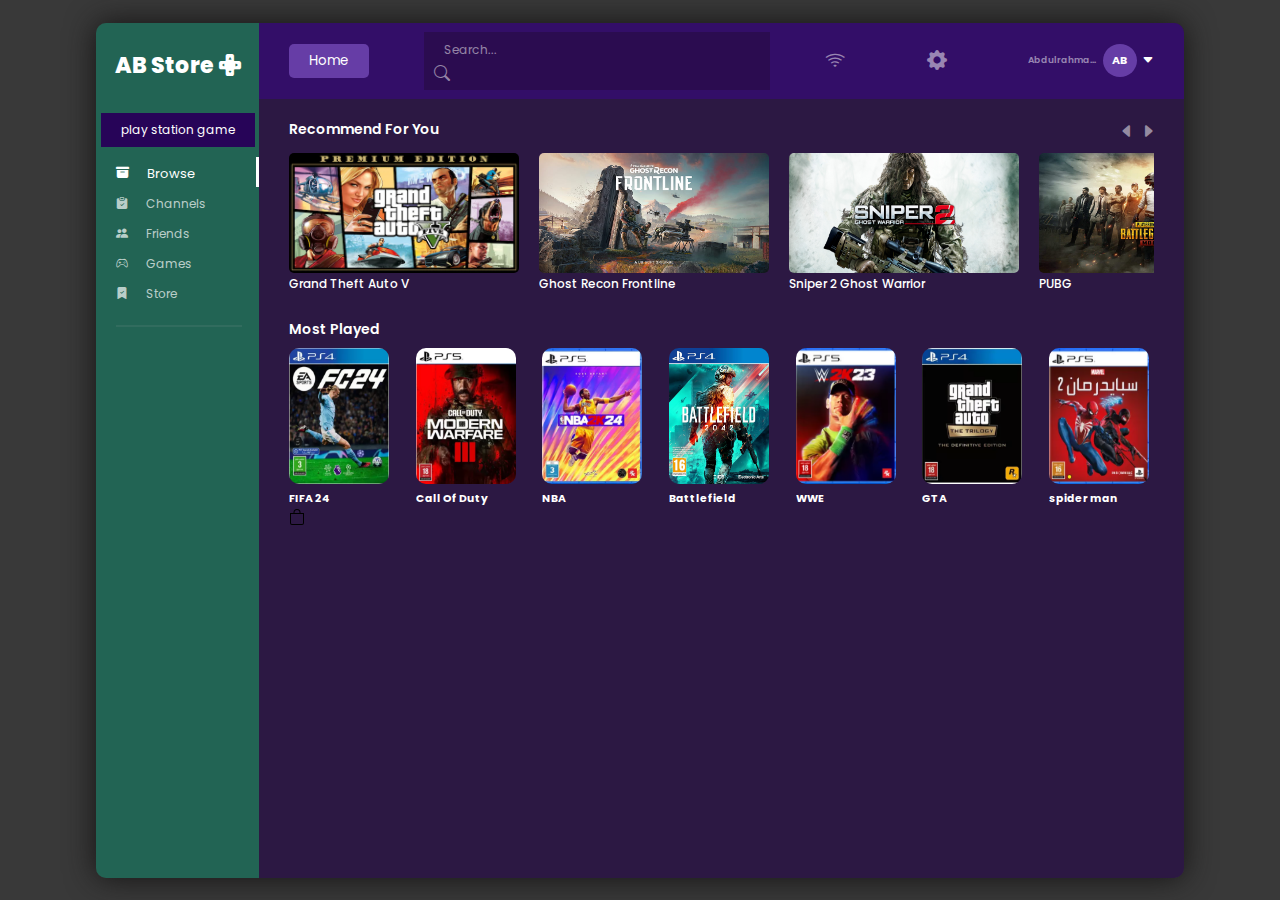
==== D7store/index.html @ 1b8f36e4 "commit and push" ====
<!DOCTYPE html>
<html lang="en">

<head>
    <meta charset="UTF-8">
    <meta http-equiv="X-UA-Compatible" content="IE=edge">
    <meta name="viewport" content="width=device-width, initial-scale=1.0">
    <!-- Bootstarp CDN Link -->
    <link rel="stylesheet" href="https://cdn.jsdelivr.net/npm/bootstrap-icons@1.8.1/font/bootstrap-icons.css">
    <link rel="stylesheet" href="style.css">
    <title>Game App | Game Website</title>
</head>

<body>
    <header>
        <aside>
            <h1>AB Store <i class="bi bi-dpad-fill"></i></h1>

            <button>play station game</button>
            <ul>
                <li class="active_li"><a href="#"><i class="bi bi-archive-fill"></i> Browse</a></li>
                <li><a href="#"><i class="bi bi-clipboard-check-fill"></i> Channels</a></li>
                <li><a href="#"><i class="bi bi-people-fill"></i> Friends</a></li>
                <li><a href="#"><i class="bi bi-controller"></i> Games</a></li>
                <li><a href="#"><i class="bi bi-bookmark-check-fill"></i> Store</a></li>
            </ul>
            
                    <!-- all card data changed  -->
                </div>
            </div>
        </aside>
        <article>
            <nav>
                <button>Home</button>
                <div class="search">
                    <input type="text" placeholder="Search...">
                    <i class="bi bi-search"></i>
                </div>
                <div class="right_bx">
                    <i class="bi bi-brightness-high-fill" id="day_night2"></i>
                    <i class="bi bi-wifi" id="wifi"></i>
                    <i class="bi bi-gear-fill"></i>
                    <div class="user_data">
                        <h6>Abdulrahman[binwami]</h6>
                        <h5>AB</h5>
                        <i class="bi bi-caret-down-fill"></i>
                        <div class="card">
                            <img src="user_img/user1.jfif" alt="">
                            <h6>Jahid Khan [KDS CODER]</h6>
                            <p>GTA V</p>
                            <button>Premium</button>
                            <img class="card_gta_img" src="img/GTA V Premium.webp" alt="">
                        </div>
                    </div>
                </div>
            </nav>
            <!-- Game Box Start  -->
            <div class="game1">
                <div class="btns">
                    <i class="bi bi-caret-left-fill" id="game_bx_1_left_btn"></i>
                    <i class="bi bi-caret-right-fill" id="game_bx_1_right_btn"></i>
                </div>
                <h3>Recommend For You</h3>
                <div class="game_bx" id="game_bx_1">
                    <div class="card">
                        <img src="img/GTA V Premium.webp" alt="">
                        <div class="content">
                            <div class="left">
                                <h5>Grand Theft Auto V</h5>
                            </div>
                            
                        </div>
                    </div>
                    <div class="card">
                        <img src="img/frontline.jpg" alt="">
                        <div class="content">
                            <div class="left">
                                <h5>Ghost Recon Frontline</h5>
                            </div>
                            
                        </div>
                    </div>

                    <div class="card">
                        <img src="img/sniper2.jpg" alt="">
                        <div class="content">
                            <div class="left">
                                <h5>Sniper 2 Ghost Warrior</h5>
                            </div>
                            
                        </div>
                    </div>
                    <div class="card">
                        <a href="pubg.html"> <img src="img/pubg.jpg" alt=""></a>
                        <div class="content">
                            <div class="left">
                                <h5>PUBG</h5>
                            </div>
                            
                        </div>
                    </div>
                    <div class="card">
                        <img src="img/call-of-duty-mobile.jpg" alt="">
                        <div class="content">
                            <div class="left">
                                <h5>Call Of Duty</h5>
                            </div>
                            
                        </div>
                    </div>
                    <div class="card">
                        <img src="img/need_for_speed.jpg" alt="">
                        <div class="content">
                            <div class="left">
                                <h5>Need For Speed</h5>
                            </div>
                            
                        </div>
                    </div>
                    <div class="card">
                        <img src="img/war_face.jpg" alt="">
                        <div class="content">
                            <div class="left">
                                <h5>Warface undercover</h5>
                            </div>
                            
                        </div>
                    </div>
                    <!-- all card data changed  -->
                </div>
            </div>
            <!-- game box 2 start  -->
            <div class="game2">
                <h3>Most Played</h3>
                <div class="games_bx">
                    <div class="card">
                        <img src="img/fifa.png" alt="">
                        <div class="content">
                            <h6>FIFA 24</h6>
                            <svg xmlns="http://www.w3.org/2000/svg" width="16" height="16" fill="currentColor" class="bi bi-bag" viewBox="0 0 16 16">
                                <path d="M8 1a2.5 2.5 0 0 1 2.5 2.5V4h-5v-.5A2.5 2.5 0 0 1 8 1m3.5 3v-.5a3.5 3.5 0 1 0-7 0V4H1v10a2 2 0 0 0 2 2h10a2 2 0 0 0 2-2V4zM2 5h12v9a1 1 0 0 1-1 1H3a1 1 0 0 1-1-1z"/>
                              </svg>   
                        </div>
                    </div>
                    <div class="card">
                        <img src="img/call.png" alt="">
                        <div class="content">
                            <h6>Call Of Duty</h6>
                            
                        </div>
                    </div>
                    <div class="card">
                        <img src="img/nba.png" alt="">
                        <div class="content">
                            <h6>NBA</h6>
                            
                        </div>
                    </div>
                    <div class="card">
                        <img src="img/battl.jpeg" alt="">
                        <div class="content">
                            <h6>Battlefield</h6>
                            
                        </div>
                    </div>
                    <div class="card">
                        <img src="img/wwe.png" alt="">
                        <div class="content">
                            <h6>WWE</h6>
                            
                        </div>
                    </div>
                    <div class="card">
                        <img src="img/gta.png" alt="">
                        <div class="content">
                            <h6>GTA</h6>
                            
                        </div>
                    </div>
                    <div class="card">
                        <img src="img/spider.png" alt="">
                        <div class="content">
                            <h6>spider man</h6>
                            
                        </div>
                    </div>
                    
                    <!-- All Card Data Changed  -->
                </div>
            </div>
        </article>
    </header>
    <script src="app.js"></script>
    <script src="game_box.js"></script>
</body>

</html>
---- D7store/style.css ----
/* Google Font 'Poppins' */

@import url('https://fonts.googleapis.com/css2?family=Poppins:wght@100;200;300;400;500;600;700;800;900&display=swap');

/* css reset  */

* {
    padding: 0%;
    margin: 0%;
    box-sizing: border-box;
}


/* color root  */

:root {
    --color-1: #330e68;
    --color-2: #fff;
    --color-3: hwb(268 5% 72% / 0.726);
    --color-4: rgb(255, 255, 255, .5);
    --color-5: greenyellow;
}

body {
    width: 100%;
    height: 100vh;
    background: #000000c6 url('https://image.api.playstation.com/pr/bam-art/167/995/c15eb101-5b00-4b9d-9536-0be2c6486057.jpg') center/cover no-repeat; 
    font-family: 'Poppins', sans-serif;
    display: flex;
    align-items: center;
    justify-content: center;
}



header {
    width: 85%;
    height: 95%;
    box-shadow: 0px 0px 30px rgb(20, 19, 19);
    border-radius: 10px;
    display: flex;
}

header aside,
article {
    width: 85%;
    height: 100%;
    /* border: 1px solid #fff; */
    border-radius: 0px 10px 10px 0px;
    background: var(--color-3);
}

header aside {
    width: 15%;
    border-radius: 10px 0px 0px 10px;
    background: #1b715cc4;
}

header aside h1 {
    width: 100%;
    height: 10%;
    /* border: 1px solid #fff; */
    display: flex;
    align-items: center;
    justify-content: center;
    color: #fff;
    font-size: 22px;
    font-weight: 800;
}

header aside h1 i {
    margin-left: 5px;
}

header aside button {
    display: block;
    padding: 8px 20px;
    margin: auto;
    border: none;
    outline: none;
    cursor: pointer;
    font-family: 'Poppins', sans-serif;
    font-size: 12px;
    background: #270458;
    color: #fff;
    margin-top: 5px;
    transition: .3s linear;
}

header aside button:hover {
    background: #1e2337;
}

header aside ul {
    position: relative;
    margin-top: 10px;
    list-style-type: none;
    margin-left: 12%;
    padding-bottom: 20px;
}

header aside ul::before {
    content: '';
    position: absolute;
    width: 88%;
    height: 2px;
    background: rgb(184, 184, 184, .1);
    bottom: 0;
}

header aside ul li {
    padding: 2.5px 0px;
}

header aside ul li a {
    text-decoration: none;
    color: rgb(255, 255, 255, .7);
    font-size: 12px;
    font-weight: 400;
    transition: .3s linear;
}

header aside ul li a:hover {
    color: #fff;
}

header aside ul li a i {
    margin-right: 15px;
}


/* list item active  */

header aside ul .active_li {
    border-right: 3px solid #fff;
}

header aside ul .active_li a {
    color: #fff;
    font-size: 13px;
}


/* subscriptions box start  */

header aside .subscriptions {
    width: 99%;
    height: auto;
    /* border: 1px solid #fff; */
    margin-top: 15px;
    margin-left: 12%;
}

header aside .subscriptions h5 {
    color: #fff;
    font-size: 12px;
    font-weight: 600;
}

header aside .subscriptions .cards {
    width: 88%;
    height: 305px;
    /* border: 1px solid #fff; */
    overflow-x: auto;
    margin-top: 15px;
}

header aside .subscriptions .cards::-webkit-scrollbar {
    width: 4px;
    background: rgb(184, 184, 184, .2);
    border-radius: 20px;
    visibility: hidden;
    transition: .3s linear;
}

header aside .subscriptions .cards::-webkit-scrollbar-thumb {
    background: rgb(184, 184, 184, .7);
    border-radius: 20px;
    visibility: hidden;
    transition: .3s linear;
}

header aside .subscriptions .cards:hover::-webkit-scrollbar-thumb {
    visibility: visible;
}

header aside .subscriptions .cards:hover::-webkit-scrollbar {
    visibility: visible;
}

header aside .subscriptions .cards .card {
    margin-bottom: 10px;
    /* border: 1px solid #fff; */
    display: flex;
    align-items: center;
}

header aside .subscriptions .cards .card .img_bx {
    width: 35px;
    height: 35px;
    border-radius: 50%;
    position: relative;
}

header aside .subscriptions .cards .card .img_bx::before {
    content: '';
    position: absolute;
    width: 7px;
    height: 7px;
    background: greenyellow;
    border-radius: 50%;
    border: 3px solid #663da6;
    top: 13px;
    right: -5px;
}

header aside .subscriptions .cards .card .img_bx img {
    width: 35px;
    height: 35px;
    border-radius: 50%;
}

header aside .subscriptions .cards .card .content {
    margin-left: 8px;
}

header aside .subscriptions .cards .card .content h6 {
    width: 100px;
    color: #fff;
    font-size: 10px;
    text-overflow: ellipsis;
    white-space: nowrap;
    overflow: hidden;
}

header aside .subscriptions .cards .card .content p {
    width: 100px;
    color: rgb(255, 255, 255, .5);
    font-size: 8px;
    font-weight: 700;
    text-overflow: ellipsis;
    white-space: nowrap;
    overflow: hidden;
}

header article nav {
    width: 100%;
    height: 9%;
    /* border: 1px solid #fff; */
    border-radius: 0px 10px 0px 0px;
    padding: 0px 30px;
    display: flex;
    align-items: center;
    justify-content: space-between;
    background: var(--color-1);
}

header article nav button {
    padding: 7px 20px;
    border-radius: 5px;
    border: none;
    outline: none;
    background: #663da6;
    color: #fff;
    font-family: 'Poppins', sans-serif;
    font-weight: 400;
}

header article nav .search {
    width: 40%;
    background: var(--color-3);
    padding: 4px 10px;
    transition: .5s linear;
}

header article nav .search input {
    width: 94%;
    background: none;
    border: none;
    outline: none;
    padding: 0px 10px;
    color: var(--color-2);
    transition: .5s linear;
}

header article nav .search input::placeholder {
    color: var(--color-4);
    font-family: 'Poppins', sans-serif;
    font-size: 12px;
    transition: .5s linear;
}

header article nav .search i {
    color: var(--color-4);
    font: 13px;
    transition: .5s linear;
}

header article nav .right_bx {
    width: 38%;
    /* border: 1px solid #fff; */
    display: flex;
    align-items: center;
    justify-content: space-between;
}

header article nav .right_bx i {
    color: var(--color-4);
    font-size: 20px;
    cursor: pointer;
    transition: .5s linear;
}

header article nav .right_bx i:hover {
    color: rgb(255, 255, 255);
}

header article nav .right_bx button {
    padding: 0px 20px;
    background: rgb(184, 184, 184, .2);
    border: 2px solid rgb(255, 255, 255, .2);
    display: flex;
    align-items: center;
    font-size: 12px;
    color: #fff;
    transition: .5s linear;
}

header article nav .right_bx button span {
    margin: -2px 0px 0px 10px;
}


/* battery active class  */

header article nav .right_bx .active_battery {
    background: #663da6;
    box-shadow: 0px 0px 20px #663da6;
}

header article nav .right_bx .user_data {
    position: relative;
    display: flex;
    align-items: center;
    cursor: pointer;
    transition: .5s linear;
}

header article nav .right_bx .user_data h6 {
    width: 70px;
    color: var(--color-4);
    font-weight: 600;
    font-size: 9px;
    text-overflow: ellipsis;
    white-space: nowrap;
    overflow: hidden;
    transition: .5s linear;
}

header article nav .right_bx .user_data h5 {
    color: #fff;
    background: #663da6;
    border-radius: 50%;
    padding: 8px 9px;
    font-size: 11px;
    margin: 0px 5px;
    transition: .5s linear;
}

header article nav .right_bx .user_data i {
    color: var(--color-2);
    font-size: 12px;
    transition: .7s linear;
}

header article nav .right_bx .user_data:hover i {
    transform: rotate(180deg);
}

header article nav .right_bx .user_data .card {
    position: absolute;
    width: 130px;
    height: 0px;
    /* border: 1px solid #fff; */
    top: 50px;
    z-index: 9999;
    display: flex;
    align-items: center;
    flex-direction: column;
    overflow: hidden;
    opacity: 0;
    transition: 1s linear;
}

header article nav .right_bx .user_data:hover .card {
    height: 200px;
    opacity: 1;
    overflow: unset;
}

header article nav .right_bx .user_data .card::before {
    content: '';
    position: absolute;
    width: 100%;
    height: 100%;
    background: rgb(184, 184, 184, .1);
    backdrop-filter: blur(5px);
    border-radius: 10px;
    z-index: -1;
}

header article nav .right_bx .user_data .card::after {
    content: '';
    position: absolute;
    border-top: 15px solid rgb(184, 184, 184, .1);
    border-right: 15px solid transparent;
    border-bottom: 15px solid transparent;
    top: -10px;
    right: 20px;
    transform: rotate(45deg);
}

header article nav .right_bx .user_data .card img {
    width: 35px;
    height: 35px;
    border-radius: 50%;
    margin-top: 10px;
}

header article nav .right_bx .user_data .card h6 {
    width: unset;
    overflow: unset;
    text-align: center;
    display: block;
    margin-top: 10px;
    color: #fff;
    transition: .5s linear;
}

header article nav .right_bx .user_data .card p {
    font-size: 9px;
    color: rgb(255, 255, 255, .5);
    margin-bottom: 10px;
    transition: .5s linear;
}

header article nav .right_bx .user_data .card .card_gta_img {
    width: 110px;
    height: 60px;
    border-radius: 15px;
    margin: 15px;
}

header article .game1 {
    position: relative;
    width: 100%;
    height: 200px;
    /* border: 1px solid #fff; */
    padding: 0px 30px;
    margin-top: 20px;
}

header article .game1 h3 {
    color: var(--color-2);
    font-size: 14px;
    font-weight: 600;
    transition: .5s linear;
}

header article .game1 .game_bx {
    width: 100%;
    height: 175px;
    /* border: 1px solid #fff; */
    display: flex;
    align-items: center;
    overflow: auto;
    scroll-behavior: smooth;
}

header article .game1 .game_bx::-webkit-scrollbar {
    display: none;
}

header article .game1 .game_bx .card {
    min-width: 230px;
    height: 160px;
    /* border: 1px solid #fff; */
    border-radius: 10px;
    margin-top: 10px;
    margin-right: 20px;
}

header article .game1 .game_bx .card:nth-last-child(1) {
    margin-right: 0px;
}

header article .game1 .game_bx .card img {
    width: 100%;
    height: 75%;
    border-radius: 5px;
}

header article .game1 .game_bx .card .content {
    width: 100%;
    height: 25%;
    /* border: 1px solid #fff; */
    display: flex;
    justify-content: space-between;
    color: var(--color-2);
    margin-top: -5px;
    transition: .5s linear;
}

header article .game1 .game_bx .card .content .left {
    color: var(--color-2);
    transition: .5s linear;
}

header article .game1 .game_bx .card .content .left h5 {
    font-size: 12px;
    font-weight: 500;
    width: 150px;
    overflow: hidden;
    text-overflow: ellipsis;
    white-space: nowrap;
}

header article .game1 .game_bx .card .content .left p {
    font-size: 8px;
    font-weight: 500;
    width: 150px;
    overflow: hidden;
    text-overflow: ellipsis;
    white-space: nowrap;
    color: var(--color-4);
}

header article .game1 .game_bx .card .content h6 {
    font-size: 10px;
    font-weight: 500;
    color: var(--color-4);
    margin-top: 5px;
    transition: .5s linear;
}

header article .game1 .btns {
    position: absolute;
    right: 3%;
    top: 0;
    display: flex;
    align-items: center;
    color: var(--color-4);
    transition: .5s linear;
}

header article .game1 .btns i {
    margin-left: 5px;
    cursor: pointer;
    transition: .5s linear;
}

header article .game1 .btns i:hover {
    color: var(--color-2);
}

header article .game2 {
    position: relative;
    width: 100%;
    height: 380px;
    /* border: 1px solid #fff; */
    padding: 0px 30px;
    overflow: hidden;
}

header article .game2 h3 {
    color: var(--color-2);
    font-size: 14px;
    font-weight: 600;
    transition: .5s linear;
}

header article .game2 .games_bx {
    width: 100%;
    height: 350px;
    margin-top: 8px;
    /* border: 1px solid #fff; */
    display: flex;
    justify-content: space-between;
    flex-wrap: wrap;
    overflow-y: auto;
}

header article .game2 .games_bx::-webkit-scrollbar {
    width: 5px;
    border-radius: 20px;
    background: rgb(184, 184, 184, .2);
    visibility: hidden;
}

header article .game2 .games_bx::-webkit-scrollbar-thumb {
    border-radius: 20px;
    background: rgb(184, 184, 184, .7);
    visibility: hidden;
}

header article .game2 .games_bx:hover::-webkit-scrollbar {
    visibility: visible;
}

header article .game2 .games_bx:hover::-webkit-scrollbar-thumb {
    visibility: visible;
}

header article .game2 .games_bx .card {
    width: 100px;
    height: 170px;
    /* border: 1px solid #fff; */
    margin: 0px 5px 11px 0px;
}

header article .game2 .games_bx .card img {
    width: 100%;
    height: 80%;
    border-radius: 10px;
}

header article .game2 .games_bx .card .content {
    width: 100%;
    height: 20%;
    overflow: hidden;
}

header article .game2 .games_bx .card .content h6 {
    width: 100%;
    color: var(--color-2);
    text-overflow: ellipsis;
    white-space: nowrap;
    overflow: hidden;
    transition: .5s linear;
}

header article .game2 .games_bx .card .content p {
    width: 100%;
    font-size: 9px;
    font-weight: 500s;
    color: var(--color-4);
    text-overflow: ellipsis;
    white-space: nowrap;
    overflow: hidden;
    transition: .5s linear;
}


/* 2nd Download Page Start  */

header article .download_realted_box {
    width: 100%;
    height: 91%;
    /* border: 1px solid #fff; */
    display: flex;
    align-items: center;
    justify-content: space-between;
    padding: 0px 30px;
}

header article .download_realted_box .download_box,
.realted_box {
    width: 45%;
    height: 100%;
    /* border: 1px solid #fff; */
}

header article .download_realted_box .download_box {
    width: 55%;
    padding: 0px 20px;
}

header article .download_realted_box .download_box .img_video_bx {
    position: relative;
    width: 100%;
    height: 50%;
    /* border: 1px solid #fff; */
    border-radius: 20px;
    margin-top: 20px;
    transition: 1s linear;
}

header article .download_realted_box .download_box .img_video_bx h6 {
    width: 100%;
    height: 100%;
    border-radius: 20px;
    background: url('img/pubg.jpg') no-repeat center center/cover;
    transition: 1s linear;
}

header article .download_realted_box .download_box .img_video_bx video {
    position: absolute;
    top: 0%;
    left: 0%;
    width: 100%;
    height: 100%;
    border-radius: 20px;
    display: none;
}

header article .download_realted_box .download_box h4 {
    margin-top: 30px;
    color: var(--color-2);
    font-size: 16px;
    font-weight: 500;
}

header article .download_realted_box .download_box ul {
    list-style-type: none;
    display: flex;
    align-items: center;
    justify-content: space-between;
    flex-wrap: wrap;
    margin-top: 20px;
}

header article .download_realted_box .download_box ul li {
    width: 50%;
    color: var(--color-4);
    font-size: 13px;
    font-weight: 400;
    padding: 5px 0px;
    letter-spacing: .3px;
}

header article .download_realted_box .download_box ul li:nth-child(2n) {
    padding-left: 20px;
}

header article .download_realted_box .download_box ul li i {
    padding-right: 5px;
}

header article .download_realted_box .download_box .btns {
    display: flex;
    align-items: center;
    margin-top: 30px;
}

header article .download_realted_box .download_box .btns a {
    text-decoration: none;
    padding: 5px 20px;
    background: #663da6;
    color: #fff;
    font-size: 13px;
    font-weight: 600;
    margin-right: 10px;
    border-radius: 5px;
    transition: .3s linear;
    display: flex;
    align-items: center;
}

header article .download_realted_box .download_box .btns a:hover {
    background: #262b3f;
}

header article .download_realted_box .download_box .btns a i {
    margin-right: 5px;
    font-size: 18px;
}

header article .download_realted_box .realted_box h4 {
    margin-top: 20px;
    color: var(--color-2);
    font-size: 14px;
    font-weight: 500;
    padding: 0px 8px;
}

header article .download_realted_box .realted_box .cards {
    width: 100%;
    height: 55%;
    /* border: 1px solid #fff; */
    padding: 10px 5px;
    display: flex;
    align-items: center;
    justify-content: space-between;
    flex-wrap: wrap;
    overflow: auto;
}

header article .download_realted_box .realted_box .cards::-webkit-scrollbar {
    width: 5px;
    background: rgb(184, 184, 184, .2);
    border-radius: 20px;
    visibility: hidden;
}

header article .download_realted_box .realted_box .cards::-webkit-scrollbar-thumb {
    background: rgb(184, 184, 184, .8);
    border-radius: 20px;
    visibility: hidden;
}

header article .download_realted_box .realted_box .cards:hover::-webkit-scrollbar {
    visibility: visible;
}

header article .download_realted_box .realted_box .cards:hover::-webkit-scrollbar-thumb {
    visibility: visible;
}

header article .download_realted_box .realted_box .cards .card {
    width: 48%;
    height: 154px;
    /* border: 1px solid #fff; */
    margin-bottom: 15px;
}

header article .download_realted_box .realted_box .cards .card img {
    width: 100%;
    height: 80%;
    border-radius: 10px;
}

header article .download_realted_box .realted_box .cards .card .content {
    width: 100%;
    height: 20%;
    margin-left: 5px;
}

header article .download_realted_box .realted_box .cards .card .content h6 {
    color: var(--color-2);
    font-size: 12px;
    font-weight: 400;
    margin-top: -5px;
}

header article .download_realted_box .realted_box .cards .card .content p {
    color: var(--color-4);
    font-size: 10px;
}

header article .download_realted_box .realted_box .join_new_member {
    width: 100%;
    height: 30%;
    /* border: 1px solid #fff; */
    margin-top: 30px;
    overflow: auto;
    scroll-behavior: smooth;
}

header article .download_realted_box .realted_box .join_new_member::-webkit-scrollbar {
    display: none;
}

header article .download_realted_box .realted_box .join_new_member .card {
    width: 100%;
    height: 50px;
    /* border: 1px solid #fff; */
    display: flex;
    align-items: center;
}

header article .download_realted_box .realted_box .join_new_member .card img {
    width: 40px;
    height: 40px;
    border-radius: 10px;
}

header article .download_realted_box .realted_box .join_new_member .card .content {
    margin-left: 15px;
    width: 95%;
}

header article .download_realted_box .realted_box .join_new_member .card .content .h6_price {
    display: flex;
    align-items: center;
    justify-content: space-between;
    width: 100%;
}

header article .download_realted_box .realted_box .join_new_member .card .content .h6_price h5 {
    color: var(--color-2);
    font-weight: 500;
    width: 170px;
    /* border: 1px solid #fff; */
}

header article .download_realted_box .realted_box .join_new_member .card .content .h6_price span {
    color: var(--color-5);
    font-weight: 400;
    width: 110px;
    /* border: 1px solid #fff; */
    font-size: 10px;
}

header article .download_realted_box .realted_box .join_new_member .card .content .h6_price h6 {
    color: var(--color-5);
    font-weight: 600;
}

header article .download_realted_box .realted_box .join_new_member .card .content p {
    color: var(--color-4);
    font-size: 12px;
    font-weight: 400;
}
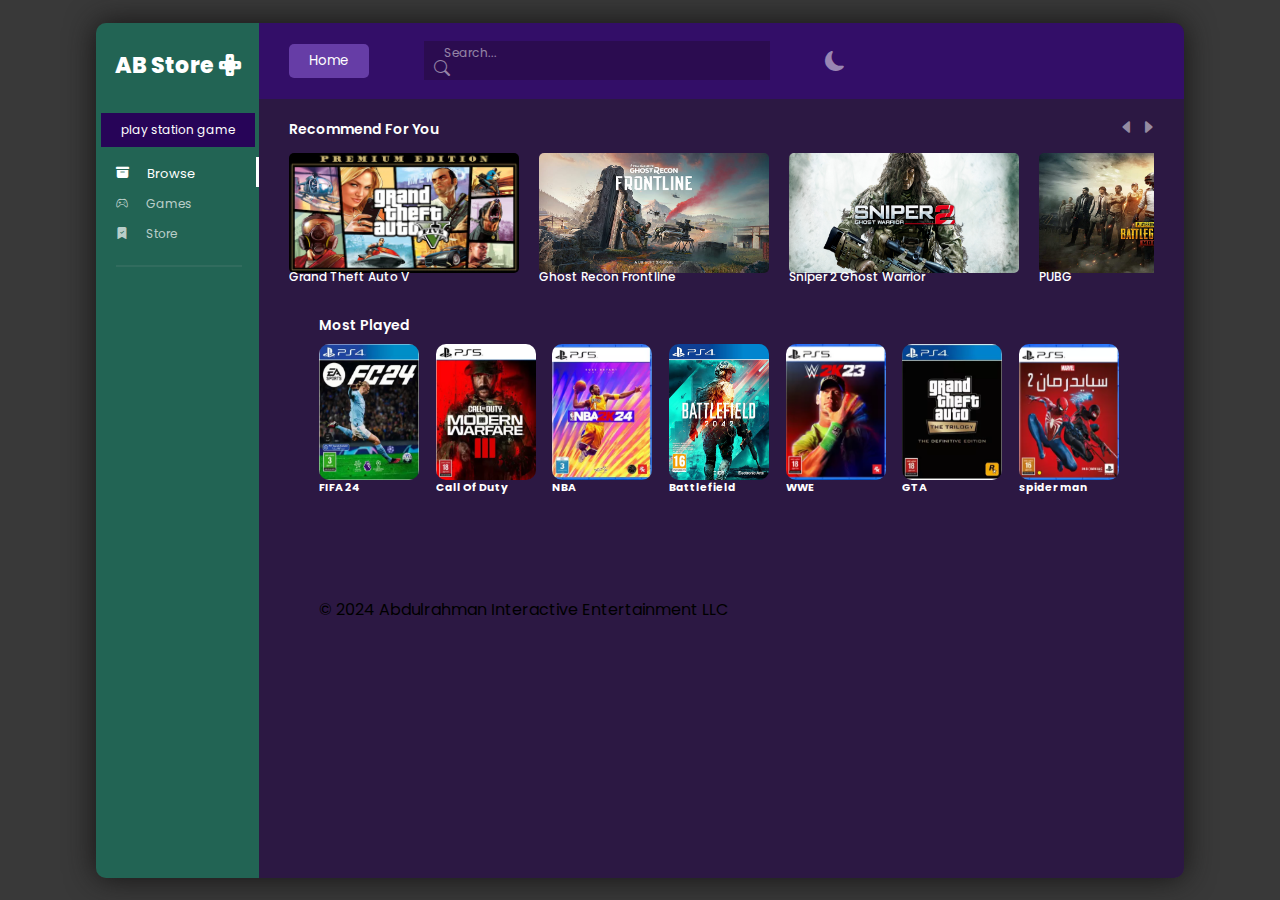
==== commit c88f8877: "Add files via upload" ====
--- a/D7store/index.html
+++ b/D7store/index.html
@@ -1,4 +1,4 @@
-<!DOCTYPE html>
+<index.html></index.html>
 <html lang="en">
 
 <head>
@@ -9,6 +9,8 @@
     <link rel="stylesheet" href="https://cdn.jsdelivr.net/npm/bootstrap-icons@1.8.1/font/bootstrap-icons.css">
     <link rel="stylesheet" href="style.css">
     <title>Game App | Game Website</title>
+    <meta name="description" content="Sale of Playstation games">
+    <meta name="keywords" content="game,store_page,games,sales">
 </head>
 
 <body>
@@ -18,12 +20,11 @@
 
             <button>play station game</button>
             <ul>
-                <li class="active_li"><a href="#"><i class="bi bi-archive-fill"></i> Browse</a></li>
-                <li><a href="#"><i class="bi bi-clipboard-check-fill"></i> Channels</a></li>
-                <li><a href="#"><i class="bi bi-people-fill"></i> Friends</a></li>
-                <li><a href="#"><i class="bi bi-controller"></i> Games</a></li>
-                <li><a href="#"><i class="bi bi-bookmark-check-fill"></i> Store</a></li>
+                <li class="active_li"><a href="browse_page.html"><i class="bi bi-archive-fill"></i> Browse</a></li>
+                <li><a href="games_page.html"><i class="bi bi-controller"></i> Games</a></li>
+                <li><a href="store_page.html"><i class="bi bi-bookmark-check-fill"></i> Store</a></li>
             </ul>
+            
             
                     <!-- all card data changed  -->
                 </div>
@@ -37,21 +38,8 @@
                     <i class="bi bi-search"></i>
                 </div>
                 <div class="right_bx">
+                    <i class="bi bi-moon-fill" id="day_night"></i>
                     <i class="bi bi-brightness-high-fill" id="day_night2"></i>
-                    <i class="bi bi-wifi" id="wifi"></i>
-                    <i class="bi bi-gear-fill"></i>
-                    <div class="user_data">
-                        <h6>Abdulrahman[binwami]</h6>
-                        <h5>AB</h5>
-                        <i class="bi bi-caret-down-fill"></i>
-                        <div class="card">
-                            <img src="user_img/user1.jfif" alt="">
-                            <h6>Jahid Khan [KDS CODER]</h6>
-                            <p>GTA V</p>
-                            <button>Premium</button>
-                            <img class="card_gta_img" src="img/GTA V Premium.webp" alt="">
-                        </div>
-                    </div>
                 </div>
             </nav>
             <!-- Game Box Start  -->
@@ -114,17 +102,6 @@
                             <div class="left">
                                 <h5>Need For Speed</h5>
                             </div>
-                            
-                        </div>
-                    </div>
-                    <div class="card">
-                        <img src="img/war_face.jpg" alt="">
-                        <div class="content">
-                            <div class="left">
-                                <h5>Warface undercover</h5>
-                            </div>
-                            
-                        </div>
                     </div>
                     <!-- all card data changed  -->
                 </div>
@@ -136,10 +113,8 @@
                     <div class="card">
                         <img src="img/fifa.png" alt="">
                         <div class="content">
-                            <h6>FIFA 24</h6>
-                            <svg xmlns="http://www.w3.org/2000/svg" width="16" height="16" fill="currentColor" class="bi bi-bag" viewBox="0 0 16 16">
-                                <path d="M8 1a2.5 2.5 0 0 1 2.5 2.5V4h-5v-.5A2.5 2.5 0 0 1 8 1m3.5 3v-.5a3.5 3.5 0 1 0-7 0V4H1v10a2 2 0 0 0 2 2h10a2 2 0 0 0 2-2V4zM2 5h12v9a1 1 0 0 1-1 1H3a1 1 0 0 1-1-1z"/>
-                              </svg>   
+                              <h6>FIFA 24</h6>
+                             
                         </div>
                     </div>
                     <div class="card">
@@ -184,7 +159,12 @@
                             
                         </div>
                     </div>
-                    
+                </section>
+            </main>
+            <footer>
+                <p>&copy; 2024 Abdulrahman Interactive Entertainment LLC</p>
+            </footer>
+            </body>
                     <!-- All Card Data Changed  -->
                 </div>
             </div>
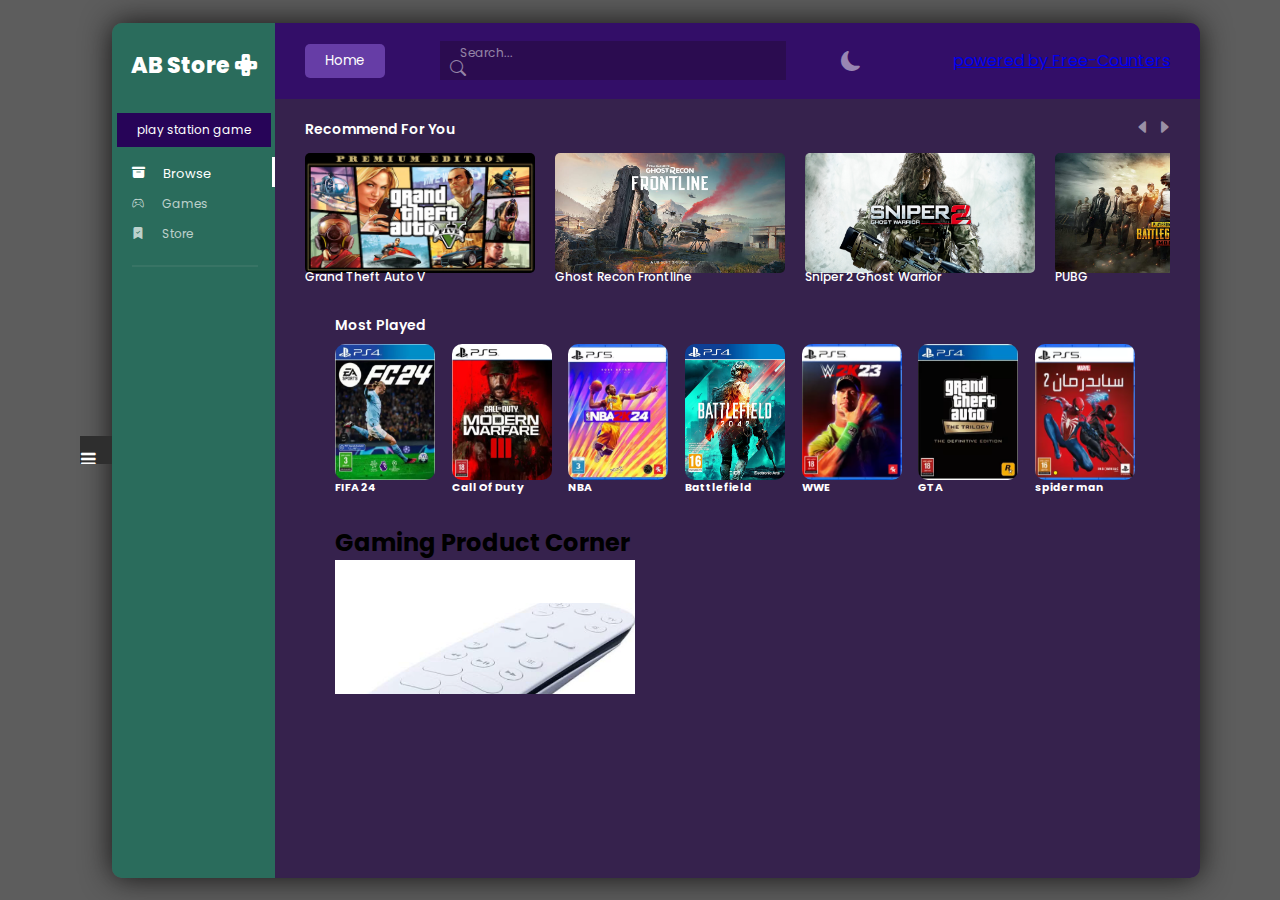
==== commit f0bbbfa0: "Add files via upload" ====
--- a/D7store/index.html
+++ b/D7store/index.html
@@ -1,5 +1,7 @@
 <index.html></index.html>
 <html lang="en">
+
+<button onclick="topFunction()" id="myBtn" title="Go to top">Top</button>
 
 <head>
     <meta charset="UTF-8">
@@ -12,8 +14,29 @@
     <meta name="description" content="Sale of Playstation games">
     <meta name="keywords" content="game,store_page,games,sales">
 </head>
-
+<!-- Load an icon library to show a hamburger menu (bars) on small screens -->
+<link rel="stylesheet" href="https://cdnjs.cloudflare.com/ajax/libs/font-awesome/4.7.0/css/font-awesome.min.css">
+
+<!-- Top Navigation Menu -->
+<div class="topnav">
+  <a href="#home" class="active"></a>
+  <!-- Navigation links (hidden by default) -->
+  <div id="myLinks">
+    <a href="#news">News</a>
+    <a href="#contact">Contact</a>
+    <a href="#about">About</a>
+  </div>
+  <!-- "Hamburger menu" / "Bar icon" to toggle the navigation links -->
+  <a href="javascript:void(0);" class="icon" onclick="myFunction()">
+    <i class="fa fa-bars"></i>
+  </a>
+</div>
 <body>
+    <div class="menu-icon">
+        <spuhucuan></span>
+        <span></span>
+        <span></span>
+      </div>
     <header>
         <aside>
             <h1>AB Store <i class="bi bi-dpad-fill"></i></h1>
@@ -22,7 +45,7 @@
             <ul>
                 <li class="active_li"><a href="browse_page.html"><i class="bi bi-archive-fill"></i> Browse</a></li>
                 <li><a href="games_page.html"><i class="bi bi-controller"></i> Games</a></li>
-                <li><a href="store_page.html"><i class="bi bi-bookmark-check-fill"></i> Store</a></li>
+                <li><a href="store_page.html"><i class="bi bi-bookmark-check-fill"></i> Store</a></li> 
             </ul>
             
             
@@ -39,9 +62,13 @@
                 </div>
                 <div class="right_bx">
                     <i class="bi bi-moon-fill" id="day_night"></i>
-                    <i class="bi bi-brightness-high-fill" id="day_night2"></i>
+                    <i class="bi bi-brightness-high-fill" id="day_night2"></i>  
+                    
+                    <a href='https://www.free-counters.org/'>powered by Free-Counters</a> <script type='text/javascript' src='https://www.freevisitorcounters.com/auth.php?id=7ae24effb1e21573a4a6890d193e054500d5d05c'></script>
+                    <script type="text/javascript" src="https://www.freevisitorcounters.com/en/home/counter/1147286/t/12"></script>
                 </div>
             </nav>
+            
             <!-- Game Box Start  -->
             <div class="game1">
                 <div class="btns">
@@ -158,12 +185,148 @@
                             <h6>spider man</h6>
                             
                         </div>
+                        
                     </div>
                 </section>
+                <!-- 
+        - #SHOP
+      -->
+
+      <section class="section shop" id="shop" aria-label="shop"
+      style="background-image: url('./assets/images/shop-bg.jpg')">
+      <div class="container">
+
+        <h2 class="h2 section-title">
+          
+            Gaming Product <span class="span">Corner</span>
+       
+        </h2>
+
+        
+
+              <figure class="card-banner img-holder" style="--width: 300; --height: 260;">
+                <img src="img/remot.png" width="300" height="260" loading="lazy"
+                  alt="Women Black T-Shirt" class="img-cover">
+              </figure>
+
+              <div class="card-content">
+
+             
+
+                <h3 class="h3">
+                  <a href="#" class="card-title">PlayStation 5 Media Remote (USA Version)</a>
+                </h3>
+
+                <div class="card-wrapper">
+                  <p class="card-price">$1,300</p>
+
+                  <button class="card-btn">
+                    <ion-icon name="basket"></ion-icon>
+                  </button>
+                </div>
+
+              </div>
+
+            </div>
+          </li>
+
+          <li class="scrollbar-item">
+            <div class="shop-card">
+
+              <figure class="card-banner img-holder" style="--width: 300; --height: 260;">
+                <img src="img/Screenshot 2024-02-22 at 1.26.16 AM.png" width="300" height="260" loading="lazy"
+                  alt="Gears 5 Xbox Controller" class="img-cover">
+              </figure>
+
+              <div class="card-content">
+
+                
+
+                <h3 class="h3">
+                  <a href="#" class="card-title">PSN (UAE) - $20</a>
+                </h3>
+
+                <div class="card-wrapper">
+                  <p class="card-price">$680</p>
+
+                  <button class="card-btn">
+                    <ion-icon name="basket"></ion-icon>
+                  </button>
+                </div>
+
+              </div>
+
+            </div>
+          </li>
+
+          <li class="scrollbar-item">
+            <div class="shop-card">
+
+              <figure class="card-banner img-holder" style="--width: 300; --height: 260;">
+                <img src="img/Screenshot 2024-02-22 at 1.24.23 AM.png" width="300" height="260" loading="lazy"
+                  alt="Sony DualSense Wireless Controller" class="img-cover">
+              </figure>
+
+              <div class="card-content">
+
+
+                <h3 class="h3">
+                  <a href="#" class="card-title">Sony DualSense Wireless Controller</a>
+                </h3>
+
+                <div class="card-wrapper">
+                  <p class="card-price">$2,350</p>
+
+                  <button class="card-btn">
+                    <ion-icon name="basket"></ion-icon>
+                  </button>
+                </div>
+
+              </div>
+
+            </div>
+          </li>
+
+          <li class="scrollbar-item">
+            <div class="shop-card">
+
+              <figure class="card-banner img-holder" style="--width: 300; --height: 260;">
+                <img src="img/Screenshot 2024-02-22 at 1.25.03 AM.png" width="300" height="260" loading="lazy"
+                  alt="Virtual Reality Smiled" class="img-cover">
+              </figure>
+
+              <div class="card-content">
+
+                
+
+                <h3 class="h3">
+                  <a href="#" class="card-title">PS5 : Backbone One Playstation Edition for Android</a>
+                </h3>
+
+                <div class="card-wrapper">
+                  <p class="card-price">$4,250</p>
+
+                  <button class="card-btn">
+                    <ion-icon name="basket"></ion-icon>
+                  </button>
+                </div>
+
+              </div>
+
+            </div>
+          </li>
+
+        </ul>
+
+      </div>
+    </section>
             </main>
+            
             <footer>
                 <p>&copy; 2024 Abdulrahman Interactive Entertainment LLC</p>
             </footer>
+                     
+            
             </body>
                     <!-- All Card Data Changed  -->
                 </div>
@@ -172,6 +335,8 @@
     </header>
     <script src="app.js"></script>
     <script src="game_box.js"></script>
+    <script src="button back to top"></script>
 </body>
 
-</html>+    
+</html--- a/D7store/style.css
+++ b/D7store/style.css
@@ -18,20 +18,65 @@
     --color-2: #fff;
     --color-3: hwb(268 5% 72% / 0.726);
     --color-4: rgb(255, 255, 255, .5);
-    --color-5: greenyellow;
 }
 
 body {
     width: 100%;
     height: 100vh;
-    background: #000000c6 url('https://image.api.playstation.com/pr/bam-art/167/995/c15eb101-5b00-4b9d-9536-0be2c6486057.jpg') center/cover no-repeat; 
+    background: #000000a2 url('https://image.api.playstation.com/pr/bam-art/167/995/c15eb101-5b00-4b9d-9536-0be2c6486057.jpg') center/cover no-repeat; 
     font-family: 'Poppins', sans-serif;
     display: flex;
     align-items: center;
     justify-content: center;
 }
 
-
+/* Style the navigation menu */
+.topnav {
+    overflow: hidden;
+    background-color: rgb(213, 213, 213);
+    position: relative;
+    left: 200 top
+    bottom 100
+   
+    
+  }
+  
+  /* Hide the links inside the navigation menu (except for logo/home) */
+  .topnav #myLinks {
+    display: none;
+    
+  }
+  
+  /* Style navigation menu links */
+  .topnav a {
+    color: white;
+    padding: 14px 16px;
+    text-decoration: none;
+    font-size: 17px;
+    display: block;
+    
+  }
+  
+  /* Style the hamburger menu */
+  .topnav a.icon {
+    background: rgb(46, 46, 46);
+    display: block;
+    position: absolute;
+    right: 0;
+    top: 0;
+  }
+  
+  /* Add a grey background color on mouse-over */
+  .topnav a:hover {
+    background-color: rgb(45, 94, 93);
+    color: black;
+  }
+  
+  /* Style the active link (or home/logo) */
+  .active {
+    background-color: hwb(240 16% 62%);
+    color: white;
+  }
 
 header {
     width: 85%;
@@ -900,4 +945,71 @@
     color: var(--color-4);
     font-size: 12px;
     font-weight: 400;
-}+}
+
+#myBtn {
+    display: none; /* Hidden by default */
+    position: fixed; /* Fixed/sticky position */
+    bottom: 20px; /* Place the button at the bottom of the page */
+    right: 30px; /* Place the button 30px from the right */
+    z-index: 99; /* Make sure it does not overlap */
+    border: none; /* Remove borders */
+    outline: none; /* Remove outline */
+    background-color: red; /* Set a background color */
+    color: white; /* Text color */
+    cursor: pointer; /* Add a mouse pointer on hover */
+    padding: 15px; /* Some padding */
+    border-radius: 10px; /* Rounded corners */
+    font-size: 18px; /* Increase font size */
+  }
+  
+  #myBtn:hover {
+    background-color: #555; /* Add a dark-grey background on hover */
+  }
+  /* Style the navigation menu */
+.topnav {
+    overflow: hidden;
+    background-color: rgb(213, 213, 213);
+    position: relative;
+    left: 200 top
+    bottom 100
+   
+    
+  }
+  
+  /* Hide the links inside the navigation menu (except for logo/home) */
+  .topnav #myLinks {
+    display: none;
+    
+  }
+  
+  /* Style navigation menu links */
+  .topnav a {
+    color: white;
+    padding: 14px 16px;
+    text-decoration: none;
+    font-size: 17px;
+    display: block;
+    
+  }
+  
+  /* Style the hamburger menu */
+  .topnav a.icon {
+    background: rgb(46, 46, 46);
+    display: block;
+    position: absolute;
+    right: 0;
+    top: 0;
+  }
+  
+  /* Add a grey background color on mouse-over */
+  .topnav a:hover {
+    background-color: rgb(45, 94, 93);
+    color: black;
+  }
+  
+  /* Style the active link (or home/logo) */
+  .active {
+    background-color: hwb(240 16% 62%);
+    color: white;
+  }